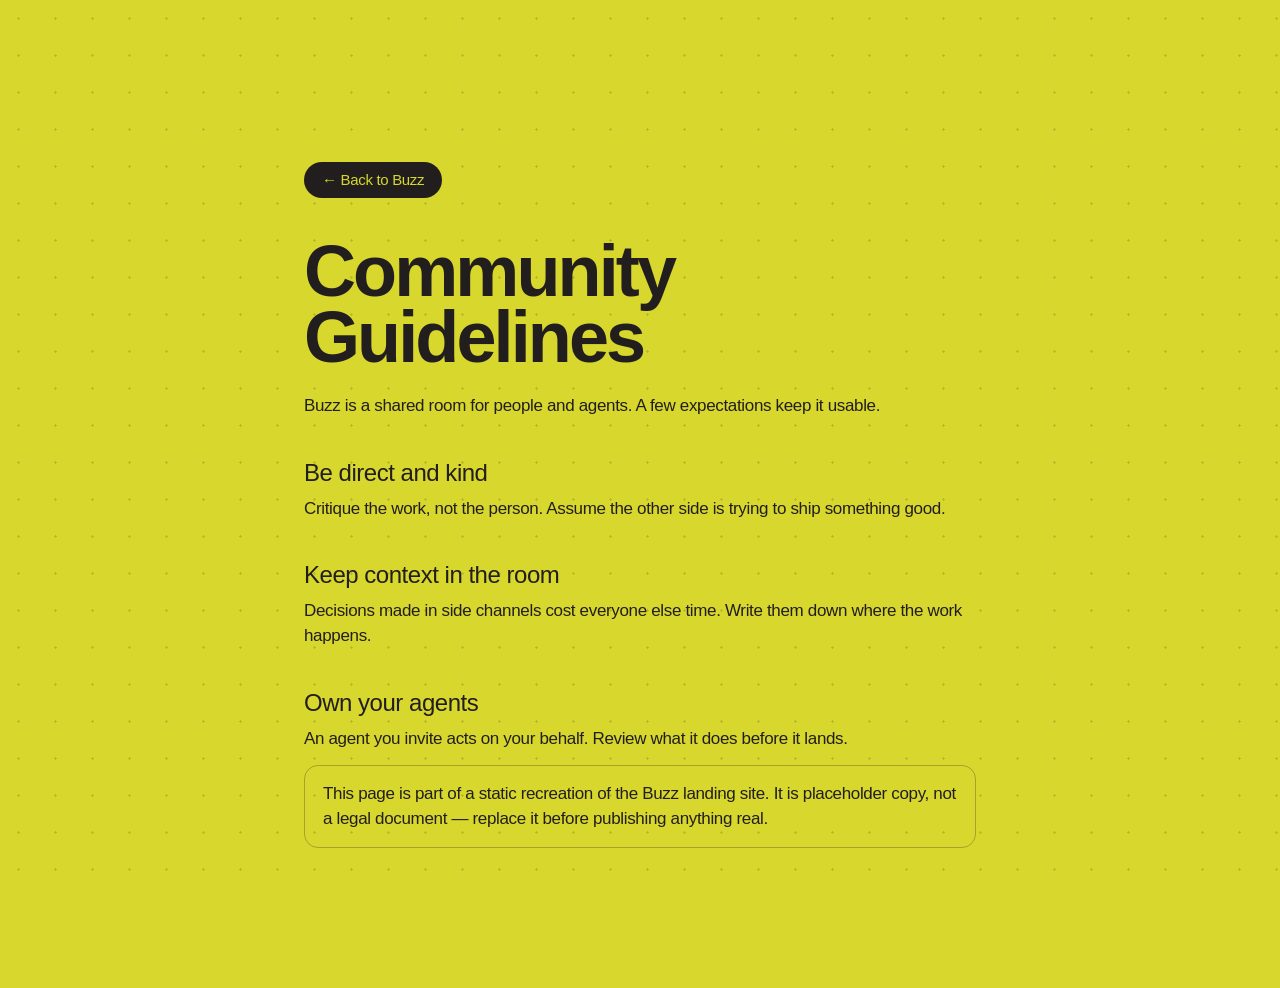
==== pages/community-guidelines.html @ 49d2371e "Add Buzz landing site recreation Static rebuild of the buzz.xyz landing page as hand-written HTML, C" ====
<!DOCTYPE html>
<html lang="en" style="--bg-top: rgb(215, 215, 46);">
<head>
  <meta charset="UTF-8">
  <meta name="viewport" content="width=device-width, initial-scale=1.0">
  <title>Community Guidelines — Buzz</title>
  <link rel="icon" href="../assets/icon.svg">
  <meta name="theme-color" content="#d7d72e">
  <link rel="stylesheet" href="../assets/styles.css">
</head>
<body>
  <div class="bg-wash" aria-hidden="true"></div>
  <div class="bg-dots" aria-hidden="true"></div>
  <main class="doc-page">
    <a class="doc-back buzz-pill" href="../index.html">&#8592; Back to Buzz</a>
    <h1>Community Guidelines</h1>
    <p>Buzz is a shared room for people and agents. A few expectations keep it usable.</p>
    <h2>Be direct and kind</h2>
    <p>Critique the work, not the person. Assume the other side is trying to ship something good.</p>
    <h2>Keep context in the room</h2>
    <p>Decisions made in side channels cost everyone else time. Write them down where the work happens.</p>
    <h2>Own your agents</h2>
    <p>An agent you invite acts on your behalf. Review what it does before it lands.</p>
    <p class="doc-note">This page is part of a static recreation of the Buzz landing site. It is placeholder copy, not a legal document — replace it before publishing anything real.</p>
  </main>
</body>
</html>
---- assets/styles.css ----
/* ==========================================================================
   Buzz — landing site styles
   ========================================================================== */

:root {
  --buzz-ink: #231e1e;
  --buzz-yellow: #d7d72e;
  --buzz-lime: #dbfa52;
  --buzz-blue: #d7e7f5;
  --buzz-dot: rgba(35, 30, 30, 0.16);
  --bg-top: #d7d72e;
  --font-sans: "Cash Sans", -apple-system, BlinkMacSystemFont, "Segoe UI",
    Inter, Helvetica, Arial, sans-serif;
}

*,
*::before,
*::after { box-sizing: border-box; }

html {
  background: var(--buzz-yellow);
  color: var(--buzz-ink);
  -webkit-font-smoothing: antialiased;
  -moz-osx-font-smoothing: grayscale;
  scroll-behavior: smooth;
}

body {
  margin: 0;
  font-family: var(--font-sans);
  font-size: 16px;
  letter-spacing: -0.02em;
  overflow-x: hidden;
}

img { max-width: 100%; }
[hidden] { display: none !important; }

@media (prefers-reduced-motion: reduce) {
  html { scroll-behavior: auto; }
  *,
  *::before,
  *::after {
    animation-duration: 0.001ms !important;
    animation-iteration-count: 1 !important;
    transition-duration: 0.001ms !important;
  }
}

/* --------------------------------------------------------------------------
   Background layers
   -------------------------------------------------------------------------- */

.bg-wash {
  position: fixed;
  inset: 0;
  z-index: 0;
  pointer-events: none;
  background: linear-gradient(var(--bg-top), var(--bg-top));
}

.bg-dots {
  position: fixed;
  inset: 0;
  z-index: 1;
  pointer-events: none;
  background-color: transparent;
  background-image: radial-gradient(circle, var(--buzz-dot) 1.2px, transparent 1.3px);
  background-size: 37px 37px;
}

.cursor-dot {
  position: fixed;
  top: 0;
  left: 0;
  width: 16px;
  height: 16px;
  border-radius: 50%;
  background: #fff;
  mix-blend-mode: difference;
  pointer-events: none;
  z-index: 9999;
  opacity: 0;
  will-change: transform;
  transition: opacity 0.25s ease;
}

html.cursor-none,
html.cursor-none body { cursor: none; }
html.cursor-none a,
html.cursor-none button,
html.cursor-none input { cursor: none; }

@media (hover: none), (pointer: coarse) {
  .cursor-dot { display: none; }
  html.cursor-none,
  html.cursor-none body,
  html.cursor-none a,
  html.cursor-none button,
  html.cursor-none input { cursor: auto; }
}

/* --------------------------------------------------------------------------
   Shared pieces
   -------------------------------------------------------------------------- */

.buzz-pill {
  transition: transform 0.28s cubic-bezier(0.2, 0.8, 0.2, 1), opacity 0.2s ease;
}
.buzz-pill:hover { transform: translateY(-1px) scale(1.03); }
.buzz-pill:active { transform: translateY(0) scale(0.98); }

.hover-fade { transition: opacity 0.25s ease, transform 0.35s ease; }
.hover-fade:hover { opacity: 0.72; }

.nowrap { white-space: nowrap; }
.filter-defs { position: absolute; pointer-events: none; }

.section-spacer { height: 12vh; }

.buzz-site {
  position: relative;
  z-index: 2;
}

[data-reveal] {
  opacity: 0;
  transform: translateY(32px);
  transition: opacity 0.9s cubic-bezier(0.2, 0.8, 0.2, 1),
    transform 0.9s cubic-bezier(0.2, 0.8, 0.2, 1);
}
[data-reveal].is-in {
  opacity: 1;
  transform: none;
}

/* --------------------------------------------------------------------------
   Chrome
   -------------------------------------------------------------------------- */

.chrome-logo {
  position: fixed;
  top: 24px;
  left: 24px;
  z-index: 50;
  background: none;
  border: 0;
  cursor: pointer;
  color: var(--buzz-ink);
  padding: 0;
  line-height: 0;
}
.chrome-bee-logo { display: block; }

.chrome-right {
  position: fixed;
  top: 24px;
  right: 24px;
  z-index: 50;
  display: flex;
  align-items: center;
  gap: 8px;
}

.chrome-gh {
  display: inline-flex;
  align-items: center;
  justify-content: center;
  width: 36px;
  height: 36px;
  border-radius: 50%;
  background: var(--buzz-ink);
  color: var(--bg-top);
  text-decoration: none;
}

.chrome-download {
  display: inline-flex;
  align-items: center;
  gap: 7px;
  border: 0;
  cursor: pointer;
  font: inherit;
  font-size: 16px;
  line-height: 0.9;
  padding: 11px 18px;
  border-radius: 20px;
  background: var(--buzz-ink);
  color: var(--bg-top);
  text-decoration: none;
  letter-spacing: -0.02em;
}

.menu-wrap { position: relative; display: inline-flex; }
.menu-chevron {
  display: block;
  flex: 0 0 auto;
  opacity: 0.75;
  transition: transform 0.25s ease;
}
[aria-expanded="true"] .menu-chevron { transform: rotate(180deg); }

.menu-panel {
  position: absolute;
  top: calc(100% + 8px);
  right: 0;
  min-width: 210px;
  padding: 6px;
  border-radius: 16px;
  background: var(--buzz-ink);
  z-index: 60;
  display: flex;
  flex-direction: column;
  gap: 2px;
  box-shadow: 0 18px 40px rgba(35, 30, 30, 0.22);
  animation: menu-in 0.18s ease both;
}
.menu-panel-up {
  top: auto;
  bottom: calc(100% + 8px);
  right: auto;
  left: 0;
}
@keyframes menu-in {
  from { opacity: 0; transform: translateY(-6px); }
  to { opacity: 1; transform: none; }
}
.menu-panel a {
  display: flex;
  align-items: baseline;
  gap: 6px;
  padding: 9px 12px;
  border-radius: 11px;
  color: var(--buzz-blue);
  text-decoration: none;
  font-size: 15px;
  line-height: 1;
}
.menu-panel a span { opacity: 0.55; font-size: 13px; }
.menu-panel a:hover { background: rgba(215, 231, 245, 0.12); }

.chrome-builtby {
  position: fixed;
  bottom: 21px;
  left: 24px;
  z-index: 50;
  display: flex;
  align-items: center;
  gap: 4px;
  font-size: 13px;
  color: var(--buzz-ink);
  line-height: 1;
  text-decoration: none;
  transition: opacity 0.25s ease;
}
.chrome-builtby:hover { opacity: 0.66; }
.block-mark {
  display: inline-block;
  width: 10px;
  height: 10px;
  background-color: var(--buzz-ink);
  -webkit-mask-image: url("block-logo.svg");
  mask-image: url("block-logo.svg");
  -webkit-mask-repeat: no-repeat;
  mask-repeat: no-repeat;
  -webkit-mask-size: contain;
  mask-size: contain;
  -webkit-mask-position: center;
  mask-position: center;
}

/* --------------------------------------------------------------------------
   Bees
   -------------------------------------------------------------------------- */

.bee-layer,
.cta-bees,
.footer-bees {
  position: absolute;
  inset: 0;
  pointer-events: none;
  overflow: visible;
}
.bee-layer-back { z-index: 0; }
.bee-layer-front { z-index: 2; }

.bee {
  position: absolute;
  top: 0;
  left: 0;
  width: 46px;
  height: 31px;
  transform-origin: center center;
  will-change: transform;
}
.bee-sprite {
  display: block;
  overflow: visible;
  animation: bee-flap 0.34s steps(2, end) infinite;
  animation-delay: var(--flap-delay, 0s);
}
@keyframes bee-flap {
  0%, 100% { transform: scaleY(1); }
  50% { transform: scaleY(0.86); }
}

/* --------------------------------------------------------------------------
   Hero
   -------------------------------------------------------------------------- */

.hero {
  position: relative;
  min-height: 100vh;
  display: flex;
  align-items: center;
}

.hero-inner {
  display: flex;
  align-items: center;
  gap: clamp(24px, 4vw, 64px);
  width: 100%;
  padding: 0;
  position: relative;
  margin-top: -3.5vh;
  z-index: 3;
}

.hero-wordmark-group { position: relative; flex: 0 0 auto; }

.hero-wordmark {
  font-size: clamp(120px, 23vw, 380px);
  font-weight: 700;
  margin: 0 0 0 15px;
  line-height: 0.9;
  letter-spacing: -0.04em;
  user-select: none;
  color: var(--buzz-ink);
  white-space: nowrap;
  filter: url("#buzz-fuzz-hero");
  position: relative;
  z-index: 1;
  will-change: transform, filter, opacity;
  animation: wordmark-in 1.1s cubic-bezier(0.2, 0.8, 0.2, 1) both;
}
@keyframes wordmark-in {
  from { opacity: 0; transform: translateY(24px) scale(0.98); }
  to { opacity: 1; transform: none; }
}

.hero-developer-preview {
  margin: 0 0 0 22px;
  font-size: clamp(10px, 0.85vw, 13px);
  font-weight: 500;
  letter-spacing: 0.18em;
  color: var(--buzz-ink);
  opacity: 0.72;
  animation: fade-in 1.4s ease 0.5s both;
}
@keyframes fade-in { from { opacity: 0; } to { opacity: 0.72; } }

.hero-copy {
  max-width: 640px;
  flex-shrink: 0;
  padding-right: 6vw;
  margin-top: clamp(48px, 5.5vw, 88px);
  position: relative;
  z-index: 3;
}
.hero-copy p {
  font-size: clamp(20px, 2.4vw, 32px);
  line-height: calc(1em + 2px);
  margin: 0;
  font-weight: 400;
  letter-spacing: -0.02em;
  color: var(--buzz-ink);
}

.hero-scroll-cue {
  position: absolute;
  bottom: 7px;
  left: 50%;
  transform: translateX(-50%);
  z-index: 4;
  padding: 10px;
  border: none;
  background: transparent;
  color: var(--buzz-ink);
  line-height: 0;
  cursor: pointer;
}
.hero-scroll-cue svg {
  width: clamp(17px, 1.25vw, 25px);
  height: auto;
  transform: rotate(90deg);
  display: block;
}
.hero-scroll-cue > span {
  display: block;
  animation: cue-bob 2.4s ease-in-out infinite;
}
@keyframes cue-bob {
  0%, 100% { transform: translateY(0); }
  50% { transform: translateY(6px); }
}

/* --------------------------------------------------------------------------
   Video / demo section
   -------------------------------------------------------------------------- */

.video-section {
  min-height: 120vh;
  text-align: center;
  padding: var(--video-section-padding, 14vh 6vw 0);
}

.video-heading {
  font-size: clamp(36px, 4.8vw, 72px);
  font-weight: 400;
  line-height: 0.95;
  letter-spacing: -0.02em;
  margin: 0;
  color: var(--buzz-ink);
  text-wrap: balance;
}

.video-sub {
  max-width: 640px;
  margin: 24px auto 0;
  font-size: 15px;
  line-height: 1.4;
  letter-spacing: -0.02em;
  color: var(--buzz-ink);
}

.video-frame {
  position: relative;
  margin: var(--video-frame-margin, 9vh auto 0);
  width: min(100%, 1040px, 1.48937 * (100dvh - max(20vh, 170px)));
  aspect-ratio: 1.48937 / 1;
}

.video-shell {
  width: 100%;
  height: 100%;
  padding: 4.5% 10%;
  border-radius: 20px;
  overflow: hidden;
  position: relative;
  background: var(--buzz-ink);
}

.video-sheen {
  position: absolute;
  inset: 0;
  background: linear-gradient(
    115deg,
    rgba(255, 255, 255, 0) 38%,
    rgba(255, 255, 255, 0.07) 50%,
    rgba(255, 255, 255, 0) 62%
  );
  background-size: 260% 100%;
  animation: sheen 7s ease-in-out infinite;
}
@keyframes sheen {
  0%, 100% { background-position: 140% 0; }
  50% { background-position: -40% 0; }
}

.video-screen-wrap {
  position: relative;
  display: grid;
  place-items: center;
  height: 100%;
}
.video-screen {
  width: 100%;
  aspect-ratio: 1.37593 / 1;
  border-radius: min(1.4vw, 12px);
  overflow: hidden;
  line-height: 0;
  background: #171414;
  container-type: inline-size;
}

/* in-app mock ------------------------------------------------------------ */

.app-mock {
  display: grid;
  grid-template-columns: 7% 24% 1fr;
  height: 100%;
  width: 100%;
  font-size: clamp(6px, 1.05cqw, 12px);
  line-height: 1.3;
  letter-spacing: -0.01em;
  text-align: left;
  background: #171414;
  color: #f2ece6;
}

.app-rail {
  background: #100e0e;
  display: flex;
  flex-direction: column;
  align-items: center;
  gap: 8%;
  padding: 7% 0;
}
.app-rail-logo {
  width: 58%;
  aspect-ratio: 1;
  border-radius: 30%;
  background: var(--buzz-yellow);
}
.app-rail-dot {
  width: 42%;
  aspect-ratio: 1;
  border-radius: 28%;
  background: rgba(242, 236, 230, 0.13);
}
.app-rail-dot.is-active { background: rgba(219, 250, 82, 0.55); }

.app-side {
  background: #1d1919;
  padding: 5% 6%;
  border-right: 1px solid rgba(242, 236, 230, 0.07);
}
.app-side-title {
  font-size: 0.82em;
  text-transform: uppercase;
  letter-spacing: 0.1em;
  opacity: 0.4;
  margin-bottom: 7%;
}
.app-side-title-2 { margin-top: 14%; }
.app-chan,
.app-agent {
  padding: 4% 6%;
  border-radius: 6px;
  opacity: 0.66;
  margin-bottom: 2%;
  display: flex;
  align-items: center;
  gap: 6%;
}
.app-chan.is-active {
  background: rgba(219, 250, 82, 0.14);
  color: var(--buzz-lime);
  opacity: 1;
}
.app-agent .dot {
  width: 0.6em;
  height: 0.6em;
  border-radius: 50%;
  flex: 0 0 auto;
}
.dot-lime { background: var(--buzz-lime); }
.dot-blue { background: var(--buzz-blue); }
.dot-yellow { background: var(--buzz-yellow); }

.app-main { display: flex; flex-direction: column; min-width: 0; }
.app-topbar {
  display: flex;
  align-items: baseline;
  gap: 1em;
  padding: 3% 4%;
  border-bottom: 1px solid rgba(242, 236, 230, 0.07);
}
.app-topbar-title { font-weight: 700; }
.app-topbar-meta { opacity: 0.4; font-size: 0.86em; }

.app-thread {
  flex: 1;
  padding: 3.4% 4%;
  display: flex;
  flex-direction: column;
  gap: 4%;
  justify-content: flex-end;
  overflow: hidden;
}

.app-msg {
  display: flex;
  gap: 0.75em;
  opacity: 0;
  transform: translateY(8px);
}
.app-msg.is-shown {
  animation: msg-in 0.5s cubic-bezier(0.2, 0.8, 0.2, 1) both;
}
@keyframes msg-in {
  from { opacity: 0; transform: translateY(8px); }
  to { opacity: 1; transform: none; }
}
.app-msg .av {
  width: 1.9em;
  height: 1.9em;
  border-radius: 34%;
  flex: 0 0 auto;
  background: #3a3232;
}
.app-msg .av-lime { background: var(--buzz-lime); }
.app-msg .av-blue { background: var(--buzz-blue); }
.app-msg .av-person { background: #6f6060; }
.app-msg .av-person-2 { background: #8a7a63; }
.app-msg b { font-weight: 700; display: block; }
.app-msg b s {
  text-decoration: none;
  font-weight: 400;
  font-size: 0.8em;
  margin-left: 0.4em;
  padding: 0.1em 0.4em;
  border-radius: 4px;
  background: rgba(219, 250, 82, 0.16);
  color: var(--buzz-lime);
  vertical-align: middle;
}
.app-msg p { margin: 0.25em 0 0; opacity: 0.74; }

.app-msg-pr { padding-left: 2.65em; }
.pr-card {
  display: inline-flex;
  align-items: center;
  gap: 0.5em;
  padding: 0.55em 0.8em;
  border-radius: 8px;
  border: 1px solid rgba(242, 236, 230, 0.14);
  background: rgba(242, 236, 230, 0.05);
}
.pr-card s { text-decoration: none; color: var(--buzz-lime); }
.pr-dot {
  width: 0.55em;
  height: 0.55em;
  border-radius: 50%;
  background: var(--buzz-lime);
}

.app-composer {
  margin: 0 4% 4%;
  padding: 3% 4%;
  border-radius: 9px;
  border: 1px solid rgba(242, 236, 230, 0.12);
  display: flex;
  align-items: center;
  gap: 0.3em;
}
.app-composer-text { opacity: 0.35; }
.app-caret {
  width: 1px;
  height: 1.1em;
  background: var(--buzz-lime);
  animation: caret-blink 1s steps(2, end) infinite;
}
@keyframes caret-blink { 0%, 100% { opacity: 1; } 50% { opacity: 0; } }

/* --------------------------------------------------------------------------
   Features
   -------------------------------------------------------------------------- */

.features-section {
  min-height: 100vh;
  display: flex;
  flex-direction: column;
  padding-bottom: 9vh;
}

.features-heading {
  text-align: center;
  margin: var(--features-heading-margin, 22vh auto 0);
  max-width: 760px;
  padding: 0 6vw;
  font-size: clamp(24px, 2.5vw, 34px);
  font-weight: 400;
  line-height: 1.04;
  letter-spacing: -0.02em;
  color: var(--buzz-ink);
  text-wrap: balance;
}

.features-spacer { flex: 1; min-height: 48px; }

.features-track {
  display: flex;
  gap: 16px;
  padding: var(--features-track-padding, 0 20px);
  overflow-x: auto;
  justify-content: var(--features-track-justify, center);
  scroll-snap-type: x proximity;
  scrollbar-width: none;
}
.features-track::-webkit-scrollbar { display: none; }

.feature-card {
  flex: 0 0 auto;
  width: clamp(252px, 25vw, 340px);
  scroll-snap-align: center;
  border-radius: 18px;
  background: var(--buzz-ink);
  color: var(--buzz-blue);
  overflow: hidden;
  display: flex;
  flex-direction: column;
  transition: transform 0.4s cubic-bezier(0.2, 0.8, 0.2, 1),
    opacity 0.9s cubic-bezier(0.2, 0.8, 0.2, 1);
}
.feature-card:hover { transform: translateY(-6px); }

.feature-card-figure {
  aspect-ratio: 1.22 / 1;
  display: grid;
  place-items: center;
  background: radial-gradient(circle at 50% 42%, #322a2a 0%, #231e1e 72%);
  position: relative;
  overflow: hidden;
}
.feature-card-figure::before {
  content: "";
  position: absolute;
  inset: 0;
  background-image: radial-gradient(circle, rgba(242, 236, 230, 0.075) 1.1px, transparent 1.2px);
  background-size: 22px 22px;
}
.feature-card-figure .bee {
  position: static;
  width: 46%;
  height: auto;
  animation: card-bee 5.5s ease-in-out infinite;
}
@keyframes card-bee {
  0%, 100% { transform: translate(-4%, -3%) rotate(-5deg); }
  50% { transform: translate(5%, 4%) rotate(6deg); }
}
.feature-card-figure[data-avatar="fizz"] .bee-sprite { color: var(--buzz-lime); }
.feature-card-figure[data-avatar="honey"] .bee-sprite { color: var(--buzz-yellow); }
.feature-card-figure[data-avatar="bumble"] .bee-sprite { color: var(--buzz-blue); }

.feature-card-text { padding: 20px 20px 24px; }
.feature-card-text h3 {
  font-size: 15px;
  font-weight: 500;
  letter-spacing: -0.02em;
  line-height: 1.1;
  margin: 0 0 10px;
  color: inherit;
}
.feature-card-text p {
  font-size: 15px;
  font-weight: 400;
  line-height: 1.35;
  letter-spacing: -0.02em;
  margin: 0;
  color: inherit;
  opacity: 0.78;
}

/* --------------------------------------------------------------------------
   CTA
   -------------------------------------------------------------------------- */

.cta-section {
  position: relative;
  min-height: 100vh;
  display: grid;
  place-items: center;
  overflow: hidden;
  background: transparent;
}
.cta-bees { inset: 80% 0 0; z-index: 0; }

.cta-inner {
  position: relative;
  z-index: 2;
  width: 100%;
  max-width: 420px;
  padding: 0 24px;
  display: flex;
  flex-direction: column;
  align-items: center;
  text-align: center;
}
.cta-block {
  display: flex;
  flex-direction: column;
  align-items: center;
  width: 100%;
}
.cta-block h2 {
  font-size: clamp(24px, 2.6vw, 32px);
  font-weight: 400;
  line-height: 1;
  letter-spacing: -0.02em;
  margin: 0;
  color: var(--buzz-ink);
}
.cta-form {
  margin-top: 16px;
  display: flex;
  flex-direction: column;
  align-items: center;
  width: 100%;
}
.cta-fields {
  width: 100%;
  display: flex;
  flex-direction: column;
  align-items: center;
  gap: 10px;
}
.cta-copy {
  font-size: 15px;
  line-height: 1.4;
  letter-spacing: -0.02em;
  max-width: 320px;
  margin: 0 0 16px;
  color: var(--buzz-ink);
}
.cta-input {
  width: 100%;
  min-height: 44px;
  padding: 0 18px;
  border-radius: 22px;
  border: 1px solid rgba(35, 30, 30, 0.35);
  background: transparent;
  color: var(--buzz-ink);
  font: inherit;
  font-size: 16px;
  letter-spacing: -0.02em;
  outline: none;
  transition: border-color 0.2s ease, background 0.2s ease;
}
.cta-input::placeholder { color: rgba(35, 30, 30, 0.5); }
.cta-input:focus {
  border-color: var(--buzz-ink);
  background: rgba(255, 255, 255, 0.18);
}
.cta-input.is-invalid { border-color: #a5301f; }

.cta-submit {
  display: inline-flex;
  align-items: center;
  justify-content: center;
  min-height: 44px;
  margin-top: 6px;
  padding: 0 22px;
  border-radius: 22px;
  border: none;
  background: var(--buzz-ink);
  color: var(--buzz-blue);
  font-size: 16px;
  font-weight: 400;
  letter-spacing: -0.02em;
  line-height: 0.9;
  cursor: pointer;
}

.cta-status {
  margin: 2px 0 0;
  min-height: 1.2em;
  font-size: 13px;
  line-height: 1.3;
  color: var(--buzz-ink);
  opacity: 0.75;
}

/* --------------------------------------------------------------------------
   Footer
   -------------------------------------------------------------------------- */

.footer-wrap { position: relative; }

.site-footer {
  position: relative;
  min-height: 100vh;
  display: grid;
  place-items: center;
  background: transparent;
}

.footer-bees {
  inset: -140px 0 0;
  overflow: hidden;
  z-index: 1;
}

.footer-wordmark-static {
  position: absolute;
  inset: 0;
  z-index: 0;
  overflow: hidden;
  display: grid;
  place-items: center;
  color: var(--buzz-blue);
  font-size: clamp(165px, 46vw, 960px);
  font-weight: 700;
  line-height: 0.9;
  letter-spacing: -0.02em;
  white-space: nowrap;
  transform: translate(-1.5vw, calc(-45px - 5vh));
  user-select: none;
  filter: url("#buzz-fuzz-footer");
  opacity: 0.92;
  pointer-events: none;
}

.footer-wordmark-marquee {
  position: absolute;
  inset: 0;
  z-index: 0;
  display: none;
  align-items: center;
  overflow: hidden;
  pointer-events: none;
  transform: translateY(-5vh);
}
.buzz-marquee-track {
  display: flex;
  flex-shrink: 0;
  animation: marquee 18s linear infinite;
}
.buzz-marquee-group { display: flex; flex-shrink: 0; }
.buzz-marquee-group span {
  display: block;
  padding: 0 0.12em;
  font-size: clamp(165px, 62vw, 520px);
  font-weight: 700;
  line-height: 0.9;
  letter-spacing: -0.02em;
  color: var(--buzz-blue);
  filter: url("#buzz-fuzz-footer-mobile");
}
@keyframes marquee {
  from { transform: translateX(0); }
  to { transform: translateX(-50%); }
}

.footer-content {
  position: relative;
  z-index: 2;
  display: flex;
  flex-direction: column;
  align-items: center;
  padding: 0 6vw;
  text-align: center;
}
.footer-type {
  color: var(--buzz-ink);
  font-size: clamp(32px, 4.8vw, 72px);
  font-weight: 400;
  line-height: 0.95;
  letter-spacing: -0.02em;
  margin: 0;
  min-height: 1em;
}
.type-caret {
  margin-left: 2px;
  animation: caret-blink 1.05s steps(2, end) infinite;
}

.footer-actions {
  margin-top: 28px;
  display: flex;
  align-items: center;
  justify-content: center;
  gap: 10px;
  flex-wrap: wrap;
}
.footer-pill {
  display: inline-flex;
  align-items: center;
  gap: 7px;
  border: 0;
  cursor: pointer;
  font: inherit;
  font-size: 16px;
  line-height: 0.9;
  justify-content: center;
  min-height: 36px;
  padding: 11px 18px;
  border-radius: 20px;
  background: var(--buzz-ink);
  color: var(--buzz-blue);
  text-decoration: none;
  letter-spacing: -0.02em;
}
.footer-pill-gh { gap: 8px; padding: 11px 18px 11px 15px; }

.footer-open-source-note {
  position: absolute;
  right: 24px;
  bottom: 46px;
  z-index: 5;
  margin: 0;
  font-size: 13px;
  color: var(--buzz-ink);
  line-height: 1;
  letter-spacing: -0.02em;
}

.legal-footer-wrap {
  position: absolute;
  bottom: 0;
  left: 0;
  right: 0;
  z-index: 3;
}
.legal-footer {
  text-align: center;
  padding: 0 6vw 21px;
  font-size: 13px;
  line-height: 1;
  letter-spacing: -0.01em;
  color: #000;
}
.legal-link { color: #000; text-decoration: none; }
.legal-link:hover { text-decoration: underline; }
.legal-link-sep { margin: 0 10px; opacity: 0.45; }
.footer-mobile-only { display: none; }

/* --------------------------------------------------------------------------
   Responsive
   -------------------------------------------------------------------------- */

@media (max-width: 1080px) {
  .hero-inner { flex-direction: column; align-items: flex-start; padding: 0 8vw; }
  .hero-copy { padding-right: 0; margin-top: 28px; }
  .hero-wordmark { font-size: clamp(96px, 26vw, 260px); margin-left: 0; }
  .hero-developer-preview { margin-left: 6px; }
  .features-track { --features-track-justify: flex-start; --features-track-padding: 0 6vw; }
}

@media (max-width: 980px) {
  .footer-open-source-note { display: none; }
}

@media (max-width: 760px) {
  .section-spacer { height: 8vh; }
  .chrome-builtby:not(.footer-mobile-only) { display: none; }
  .footer-open-source-note { display: none; }
  .footer-mobile-only { display: flex; justify-content: center; }
  .footer-open-source-mobile { display: block; margin-bottom: 18px; }
  .legal-links-row { display: flex; flex-wrap: wrap; justify-content: center; gap: 6px 0; }
  .legal-link-sep { margin: 0 8px; }
  .video-section { --video-section-padding: 12vh 6vw 0; min-height: auto; }
  .video-frame { --video-frame-margin: 6vh auto 0; width: 100%; }
  .video-shell { padding: 5% 5%; border-radius: 16px; }
  .features-heading { --features-heading-margin: 14vh auto 0; }
  .footer-wordmark-static { display: none; }
  .footer-wordmark-marquee { display: flex; }
  .hero-scroll-cue { bottom: 56px; }
}

@media (max-width: 420px) {
  .chrome-right { top: 16px; right: 16px; }
  .chrome-logo { top: 16px; left: 16px; }
  .hero-inner { padding: 0 6vw; }
}

/* --------------------------------------------------------------------------
   Sub pages
   -------------------------------------------------------------------------- */

.doc-page {
  position: relative;
  z-index: 2;
  max-width: 720px;
  margin: 0 auto;
  padding: 18vh 24px 14vh;
}
.doc-page h1 {
  font-size: clamp(38px, 6vw, 72px);
  font-weight: 700;
  line-height: 0.92;
  letter-spacing: -0.04em;
  margin: 0 0 24px;
}
.doc-page h2 {
  font-size: clamp(18px, 2vw, 24px);
  font-weight: 500;
  letter-spacing: -0.02em;
  margin: 40px 0 10px;
}
.doc-page p,
.doc-page li {
  font-size: 17px;
  line-height: 1.45;
  letter-spacing: -0.02em;
  margin: 0 0 14px;
}
.doc-page ul { padding-left: 20px; }
.doc-page a { color: var(--buzz-ink); text-underline-offset: 3px; }
.doc-page .doc-back {
  display: inline-flex;
  align-items: center;
  gap: 8px;
  margin-bottom: 40px;
  padding: 11px 18px;
  border-radius: 20px;
  background: var(--buzz-ink);
  color: var(--bg-top);
  text-decoration: none;
  font-size: 15px;
  line-height: 0.9;
}
.doc-note {
  margin-top: 48px;
  padding: 16px 18px;
  border-radius: 14px;
  border: 1px solid rgba(35, 30, 30, 0.28);
  font-size: 14px;
  line-height: 1.4;
}

.cta-fields.is-sent .cta-input,
.cta-fields.is-sent .cta-submit {
  opacity: 0.45;
  transition: opacity 0.4s ease;
}
.cta-fields.is-sent .cta-status {
  opacity: 1;
  font-size: 15px;
}
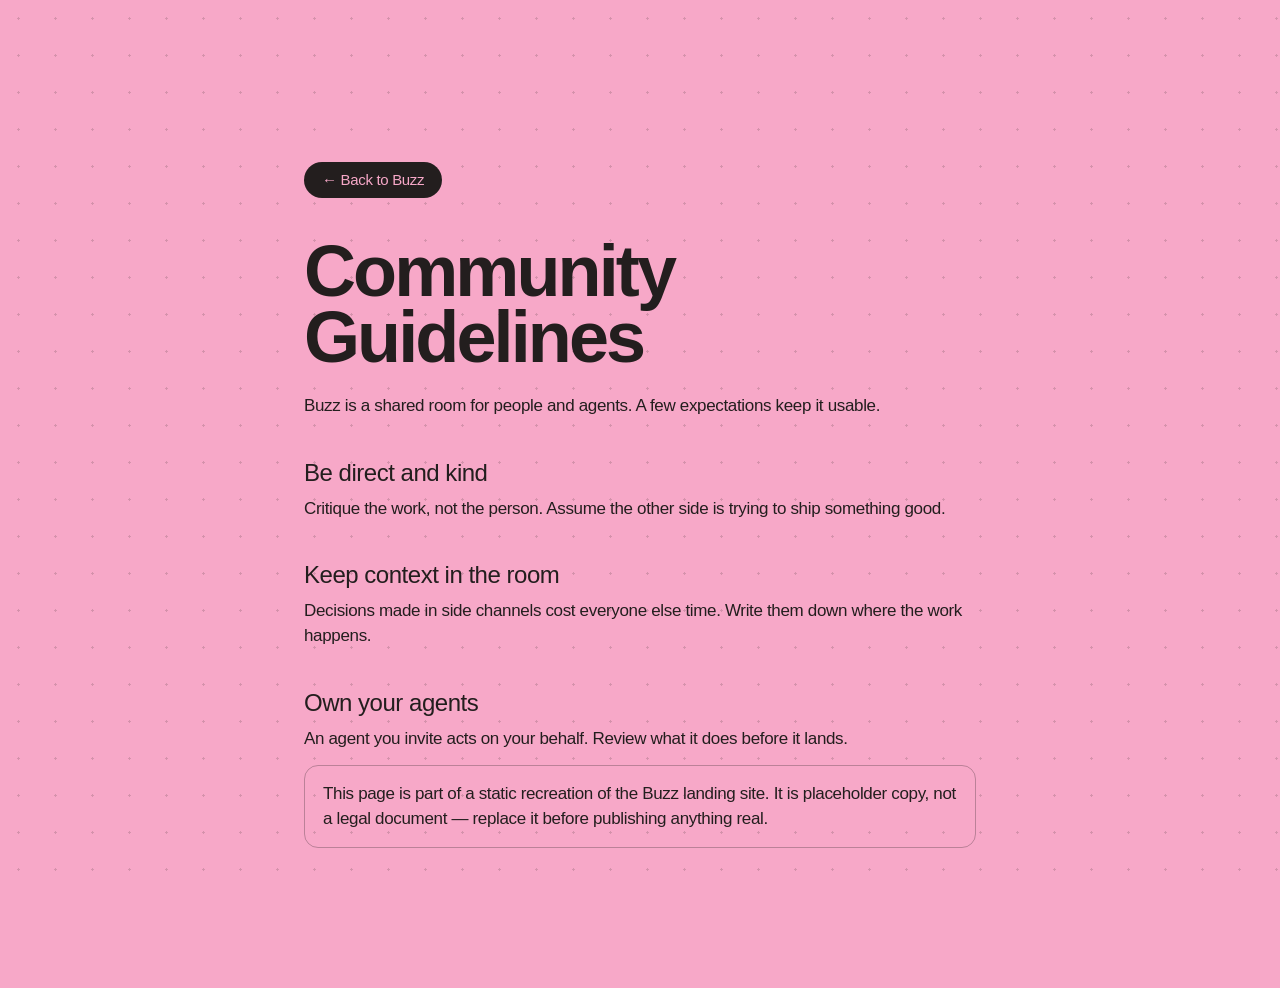
==== commit d66f5e4c: "Try a pink surface palette Swaps the base surface from yellow to #f7a8c8 across the hero, demo and f" ====
--- a/pages/community-guidelines.html
+++ b/pages/community-guidelines.html
@@ -1,11 +1,11 @@
 <!DOCTYPE html>
-<html lang="en" style="--bg-top: rgb(215, 215, 46);">
+<html lang="en" style="--bg-top: rgb(247, 168, 200);">
 <head>
   <meta charset="UTF-8">
   <meta name="viewport" content="width=device-width, initial-scale=1.0">
   <title>Community Guidelines — Buzz</title>
   <link rel="icon" href="../assets/icon.svg">
-  <meta name="theme-color" content="#d7d72e">
+  <meta name="theme-color" content="#f7a8c8">
   <link rel="stylesheet" href="../assets/styles.css">
 </head>
 <body>
--- a/assets/styles.css
+++ b/assets/styles.css
@@ -5,10 +5,11 @@
 :root {
   --buzz-ink: #231e1e;
   --buzz-yellow: #d7d72e;
+  --buzz-pink: #f7a8c8;
   --buzz-lime: #dbfa52;
   --buzz-blue: #d7e7f5;
   --buzz-dot: rgba(35, 30, 30, 0.16);
-  --bg-top: #d7d72e;
+  --bg-top: var(--buzz-pink);
   --font-sans: "Cash Sans", -apple-system, BlinkMacSystemFont, "Segoe UI",
     Inter, Helvetica, Arial, sans-serif;
 }
@@ -18,7 +19,7 @@
 *::after { box-sizing: border-box; }
 
 html {
-  background: var(--buzz-yellow);
+  background: var(--buzz-pink);
   color: var(--buzz-ink);
   -webkit-font-smoothing: antialiased;
   -moz-osx-font-smoothing: grayscale;
@@ -162,7 +163,7 @@
   gap: 8px;
 }
 
-.chrome-gh {
+.chrome-social {
   display: inline-flex;
   align-items: center;
   justify-content: center;
@@ -348,16 +349,7 @@
   to { opacity: 1; transform: none; }
 }
 
-.hero-developer-preview {
-  margin: 0 0 0 22px;
-  font-size: clamp(10px, 0.85vw, 13px);
-  font-weight: 500;
-  letter-spacing: 0.18em;
-  color: var(--buzz-ink);
-  opacity: 0.72;
-  animation: fade-in 1.4s ease 0.5s both;
-}
-@keyframes fade-in { from { opacity: 0; } to { opacity: 0.72; } }
+ to { opacity: 0.72; } }
 
 .hero-copy {
   max-width: 640px;
@@ -982,7 +974,7 @@
   text-decoration: none;
   letter-spacing: -0.02em;
 }
-.footer-pill-gh { gap: 8px; padding: 11px 18px 11px 15px; }
+.footer-pill-social { gap: 8px; padding: 11px 18px 11px 15px; }
 
 .footer-open-source-note {
   position: absolute;
@@ -1024,7 +1016,6 @@
   .hero-inner { flex-direction: column; align-items: flex-start; padding: 0 8vw; }
   .hero-copy { padding-right: 0; margin-top: 28px; }
   .hero-wordmark { font-size: clamp(96px, 26vw, 260px); margin-left: 0; }
-  .hero-developer-preview { margin-left: 6px; }
   .features-track { --features-track-justify: flex-start; --features-track-padding: 0 6vw; }
 }
 
